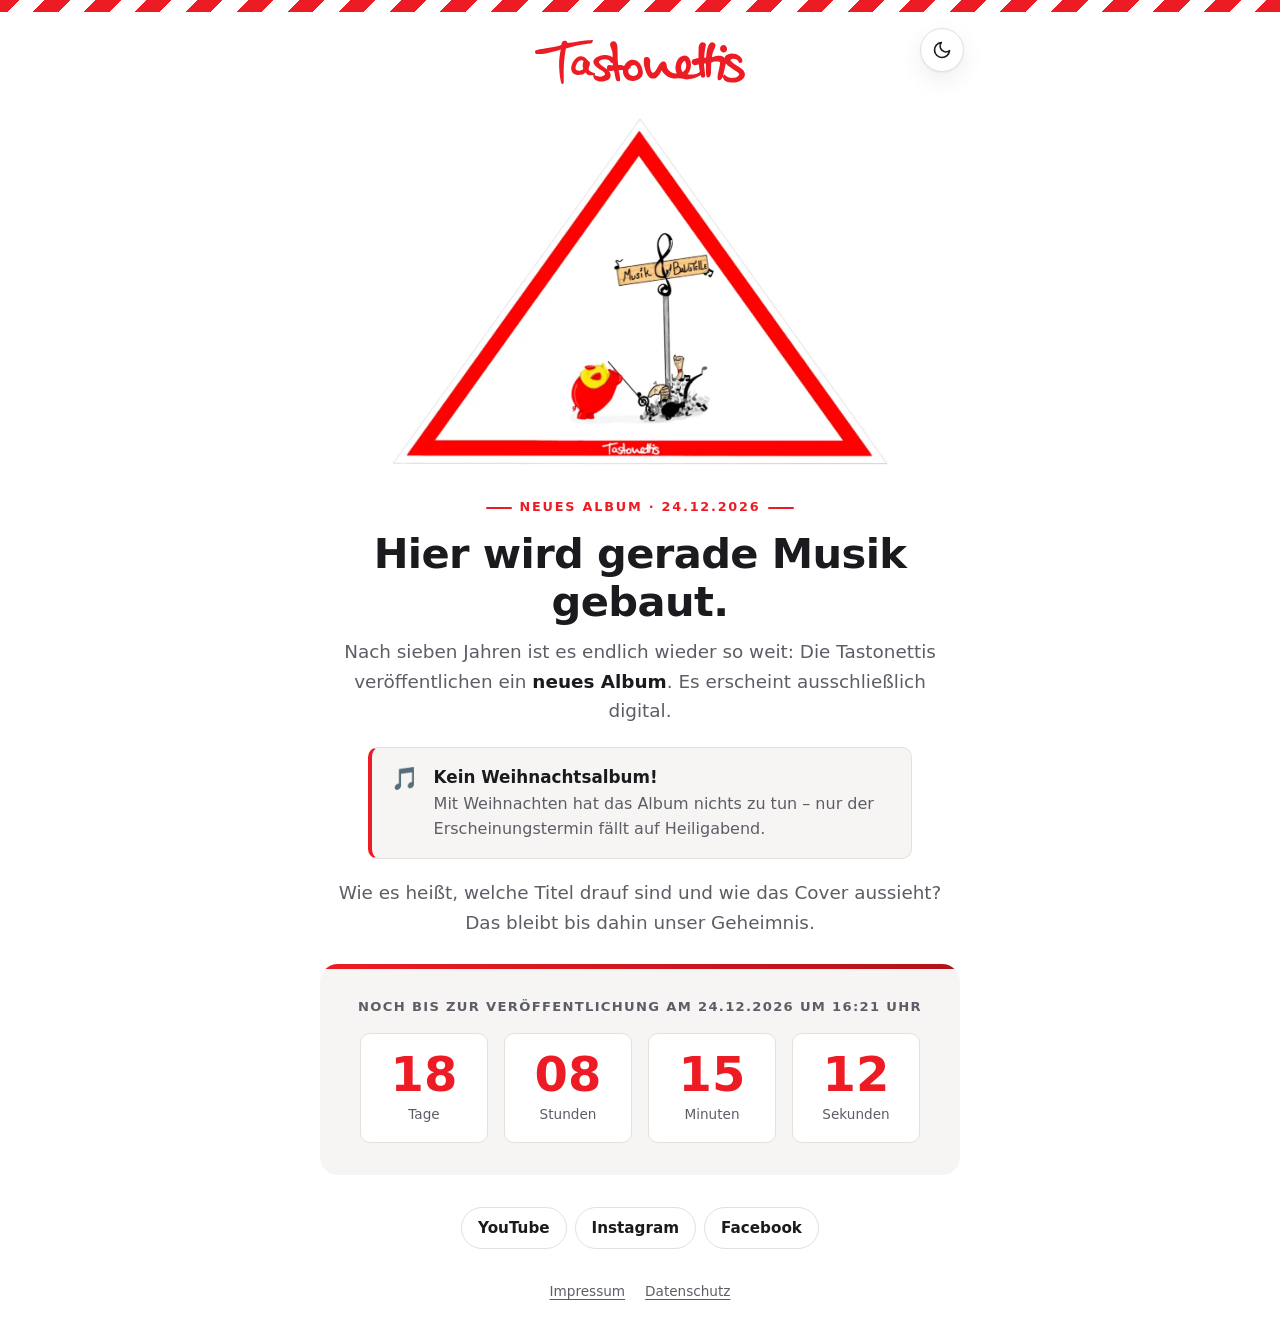
==== wartung/index.html @ cce4db60 "Make the maintenance page a standalone site ready to go live - Move it into wartung/ with its own cs" ====
<!DOCTYPE html>
<html lang="de">
<head>
  <meta charset="utf-8">
  <meta name="viewport" content="width=device-width, initial-scale=1, viewport-fit=cover">
  <title>Tastonettis – Neues Album in Arbeit</title>
  <meta name="description" content="Nach sieben Jahren endlich wieder neue Musik: Das neue Album der Tastonettis erscheint am 24.12.2026 digital. Kein Weihnachtsalbum – nur der Erscheinungstag ist Heiligabend.">
  <meta name="theme-color" content="#ffffff" media="(prefers-color-scheme: light)">
  <meta name="theme-color" content="#212228" media="(prefers-color-scheme: dark)">
  <meta name="color-scheme" content="light dark">
  <link rel="icon" href="assets/favicon.ico">
  <link rel="stylesheet" href="css/wartung.css?v=50338f88d0">
  <script src="js/theme.js?v=e392218668"></script>
</head>
<body>
  <div class="tape" aria-hidden="true"></div>

  <main class="page">
    <button type="button" class="theme-toggle" id="theme-toggle" aria-pressed="false" aria-label="Dunkles Design einschalten" hidden>
      <svg class="icon-moon" viewBox="0 0 24 24" fill="none" stroke="currentColor" stroke-width="2" stroke-linecap="round" stroke-linejoin="round" aria-hidden="true"><path d="M21 12.8A9 9 0 1 1 11.2 3a7 7 0 0 0 9.8 9.8z"/></svg>
      <svg class="icon-sun" viewBox="0 0 24 24" fill="none" stroke="currentColor" stroke-width="2" stroke-linecap="round" stroke-linejoin="round" aria-hidden="true"><circle cx="12" cy="12" r="4.5"/><path d="M12 1.5v2.5M12 20v2.5M4.6 4.6l1.8 1.8M17.6 17.6l1.8 1.8M1.5 12H4M20 12h2.5M4.6 19.4l1.8-1.8M17.6 6.4l1.8-1.8"/></svg>
    </button>

    <img class="logo" src="assets/tastonettis-logo.svg" alt="Tastonettis" width="282" height="59">

    <div class="sign-wrap">
      <img class="sign" src="assets/musik-baustelle.webp" width="1200" height="857"
           alt="Warnschild „Musik-Baustelle“: Ein rotes Akkordeon-Männchen dirigiert, während unter dem Schild Noten aus einem Erdhaufen wirbeln.">
    </div>

    <p class="eyebrow">Neues Album · 24.12.2026</p>
    <h1 class="headline">Hier wird gerade Musik gebaut.</h1>
    <p class="lead">
      Nach sieben Jahren ist es endlich wieder so weit: Die Tastonettis veröffentlichen
      ein <strong>neues Album</strong>. Es erscheint ausschließlich digital.
    </p>

    <div class="note">
      <span class="note-icon" aria-hidden="true">🎵</span>
      <p>
        <strong>Kein Weihnachtsalbum!</strong>
        Mit Weihnachten hat das Album nichts zu tun – nur der Erscheinungstermin fällt auf Heiligabend.
      </p>
    </div>

    <p class="lead">
      Wie es heißt, welche Titel drauf sind und wie das Cover aussieht?
      Das bleibt bis dahin unser Geheimnis.
    </p>

    <!-- Erscheinungstermin: data-release (ISO-Zeit mit Zeitzone, MEZ = +01:00). -->
    <section class="countdown" id="countdown" data-release="2026-12-24T16:21:00+01:00"
             aria-labelledby="countdown-label">
      <p class="countdown-label" id="countdown-label">Noch bis zur Veröffentlichung am 24.12.2026 um 16:21 Uhr</p>
      <div class="units" role="timer" aria-live="off">
        <div class="unit"><span class="num" data-unit="days">–</span><span class="name">Tage</span></div>
        <div class="unit"><span class="num" data-unit="hours">–</span><span class="name">Stunden</span></div>
        <div class="unit"><span class="num" data-unit="minutes">–</span><span class="name">Minuten</span></div>
        <div class="unit"><span class="num" data-unit="seconds">–</span><span class="name">Sekunden</span></div>
      </div>
    </section>

    <section class="released" id="released" hidden>
      <p class="released-title">Das neue Album ist da!</p>
      <p class="released-text">Gleich geht es hier weiter – schaut in Kürze wieder vorbei.</p>
    </section>

    <nav class="socials" aria-label="Tastonettis in sozialen Netzwerken">
      <a href="https://www.youtube.com/@DieTastonettis" target="_blank" rel="noopener">YouTube</a>
      <a href="https://www.instagram.com/tastonettis/" target="_blank" rel="noopener">Instagram</a>
      <a href="https://www.facebook.com/tastonettis/" target="_blank" rel="noopener">Facebook</a>
    </nav>

    <footer class="footer">
      <a href="impressum.html" data-internal>Impressum</a>
      <a href="datenschutz.html" data-internal>Datenschutz</a>
    </footer>
  </main>

  <script src="js/countdown.js?v=ea769af0ea"></script>
</body>
</html>
---- wartung/css/wartung.css ----
/* Wartungsseite – Farben und Schriften wie auf der neuen Tastonettis-Website.
   Hell oder dunkel: automatisch nach Systemeinstellung, per Button umschaltbar (data-theme). */
:root {
  --brand: #ed1c24;           /* Tastonettis-Rot (wie im Logo) – für alle roten Texte */
  --brand-hover: #c8141b;
  --bg: #ffffff;
  --bg-alt: #f6f5f3;
  --surface: #ffffff;
  --text: #1b1b1f;
  --text-muted: #5d5d66;
  --border: #e4e1dc;
  --shadow: 0 1px 2px rgba(0,0,0,.05), 0 8px 24px rgba(0,0,0,.07);
  --radius: 18px;
  --radius-sm: 10px;
  --font: system-ui, -apple-system, "Segoe UI", Roboto, "Helvetica Neue", Arial, sans-serif;
  --font-display: ui-rounded, "SF Pro Rounded", system-ui, -apple-system, "Segoe UI", Roboto, sans-serif;
  color-scheme: light;
}

/* Dunkel: per Systemeinstellung (sofern nicht hell gewählt) oder per Button. */
@media (prefers-color-scheme: dark) {
  :root:not([data-theme="light"]) {
    --brand-hover: #ff4a51;
    --bg: #212228;
    --bg-alt: #292a31;
    --surface: #2f3038;
    --text: #f4f3f1;
    --text-muted: #b9b8bf;
    --border: #42444d;
    --shadow: 0 1px 2px rgba(0,0,0,.25), 0 8px 24px rgba(0,0,0,.22);
    color-scheme: dark;
  }
}
:root[data-theme="dark"] {
  --brand-hover: #ff4a51;
  --bg: #212228;
  --bg-alt: #292a31;
  --surface: #2f3038;
  --text: #f4f3f1;
  --text-muted: #b9b8bf;
  --border: #42444d;
  --shadow: 0 1px 2px rgba(0,0,0,.25), 0 8px 24px rgba(0,0,0,.22);
  color-scheme: dark;
}

* { box-sizing: border-box; }
html, body { margin: 0; }
[hidden] { display: none !important; }

body {
  background: var(--bg);
  color: var(--text);
  font-family: var(--font);
  line-height: 1.6;
  -webkit-font-smoothing: antialiased;
  overflow-x: hidden;
}

a { color: var(--brand); text-underline-offset: 3px; }
a:hover { color: var(--brand-hover); }
:focus-visible { outline: 3px solid var(--brand); outline-offset: 3px; border-radius: 4px; }

/* Rot-weißes Absperrband */
.tape {
  height: calc(12px + env(safe-area-inset-top));
  background: repeating-linear-gradient(-45deg, #ed1c24 0 18px, #ffffff 18px 36px);
}

.page {
  position: relative;
  max-width: 680px;
  margin: 0 auto;
  padding: 28px max(20px, env(safe-area-inset-right)) max(32px, env(safe-area-inset-bottom))
    max(20px, env(safe-area-inset-left));
  display: flex;
  flex-direction: column;
  align-items: center;
  text-align: center;
}

/* Hell/Dunkel-Button oben rechts */
.theme-toggle {
  position: absolute;
  top: 16px;
  right: max(16px, env(safe-area-inset-right));
  display: inline-flex;
  align-items: center;
  justify-content: center;
  width: 44px;
  height: 44px;
  padding: 0;
  border: 1px solid var(--border);
  border-radius: 999px;
  background: var(--surface);
  color: var(--text);
  box-shadow: var(--shadow);
  cursor: pointer;
  -webkit-tap-highlight-color: transparent;
}
.theme-toggle:hover { border-color: var(--brand); color: var(--brand); }
.theme-toggle svg { width: 20px; height: 20px; }
.theme-toggle .icon-sun { display: none; }
.theme-toggle[aria-pressed="true"] .icon-sun { display: block; }
.theme-toggle[aria-pressed="true"] .icon-moon { display: none; }

.logo { display: block; width: 210px; max-width: 60vw; height: auto; }
.logo-link { display: block; }

/* Das Schild hat einen weißen Hintergrund: im hellen Design frei, im dunklen auf einer hellen Karte. */
.sign-wrap { width: 100%; max-width: 520px; margin: 22px 0 10px; }
.sign { display: block; width: 100%; height: auto; }
@media (prefers-color-scheme: dark) {
  :root:not([data-theme="light"]) .sign-wrap { padding: 14px; background: #fff; border-radius: var(--radius); box-shadow: var(--shadow); }
}
:root[data-theme="dark"] .sign-wrap { padding: 14px; background: #fff; border-radius: var(--radius); box-shadow: var(--shadow); }

.eyebrow {
  display: inline-flex;
  align-items: center;
  gap: .5rem;
  margin: 10px 0 12px;
  font-size: .8rem;
  font-weight: 700;
  letter-spacing: .14em;
  text-transform: uppercase;
  color: var(--brand);
}
.eyebrow::before, .eyebrow::after { content: ""; width: 26px; height: 2px; background: currentColor; border-radius: 2px; }

.headline {
  margin: 0 0 12px;
  font-family: var(--font-display);
  font-size: clamp(1.9rem, 6.5vw, 2.6rem);
  font-weight: 800;
  line-height: 1.15;
  letter-spacing: -.015em;
}

.lead {
  margin: 0 0 .8em;
  max-width: 34em;
  font-size: clamp(1.05rem, 1.6vw, 1.15rem);
  color: var(--text-muted);
}
.lead strong { color: var(--text); }

/* Hinweis: kein Weihnachtsalbum */
.note {
  display: flex;
  gap: .9rem;
  align-items: flex-start;
  max-width: 34em;
  margin: .4rem 0 1.2rem;
  padding: 1rem 1.2rem;
  text-align: left;
  background: var(--bg-alt);
  border: 1px solid var(--border);
  border-left: 4px solid var(--brand);
  border-radius: var(--radius-sm);
}
.note-icon { flex: none; font-size: 1.4rem; line-height: 1.3; }
.note p { margin: 0; color: var(--text-muted); }
.note strong { display: block; color: var(--text); font-family: var(--font-display); font-size: 1.05rem; }

/* Countdown – wie auf der neuen Website */
.countdown {
  width: 100%;
  margin-top: 12px;
  padding: clamp(1.25rem, 3vw, 2rem);
  border-radius: var(--radius);
  background: var(--bg-alt);
  position: relative;
  overflow: hidden;
}
.countdown::before { content: ""; position: absolute; inset: 0 0 auto 0; height: 5px; background: linear-gradient(90deg, #ed1c24, #b3121a); }
.countdown-label {
  margin: 0 0 1rem;
  font-size: .82rem;
  font-weight: 700;
  letter-spacing: .1em;
  text-transform: uppercase;
  color: var(--text-muted);
}
.units {
  display: grid;
  grid-template-columns: repeat(4, minmax(0, 1fr));
  gap: clamp(.5rem, 2vw, 1rem);
  max-width: 560px;
  margin-inline: auto;
}
.unit { padding: 1rem .4rem; background: var(--surface); border: 1px solid var(--border); border-radius: var(--radius-sm); }
.num {
  display: block;
  font-family: var(--font-display);
  font-size: clamp(1.8rem, 7vw, 3rem);
  font-weight: 800;
  line-height: 1;
  font-variant-numeric: tabular-nums;
  color: var(--brand);
}
.name { display: block; margin-top: .4rem; font-size: .85rem; color: var(--text-muted); }

.released { width: 100%; margin-top: 12px; padding: clamp(1.25rem, 3vw, 2rem); border-radius: var(--radius); background: var(--bg-alt); }
.released-title { margin: 0; font-family: var(--font-display); font-size: 1.5rem; font-weight: 800; color: var(--brand); }
.released-text { margin: .3rem 0 0; color: var(--text-muted); }

.socials { display: flex; flex-wrap: wrap; justify-content: center; gap: .5rem; margin-top: 32px; }
.socials a {
  padding: .5rem 1rem;
  border: 1px solid var(--border);
  border-radius: 999px;
  background: var(--surface);
  color: var(--text);
  font-size: .95rem;
  font-weight: 600;
  text-decoration: none;
}
.socials a:hover { border-color: var(--brand); color: var(--brand); }

.footer { margin-top: 32px; display: flex; gap: 20px; }
.footer a { color: var(--text-muted); font-size: .85rem; }
.footer a:hover, .footer a[aria-current="page"] { color: var(--text); }

/* Rechtstexte (Impressum, Datenschutz) */
.legal { width: 100%; margin-top: 28px; text-align: left; }
.legal h1 { margin: 0 0 1rem; font-family: var(--font-display); font-size: clamp(1.8rem, 6vw, 2.4rem); font-weight: 800; line-height: 1.15; }
.legal h2 { margin: 2rem 0 .6rem; font-family: var(--font-display); font-size: 1.35rem; line-height: 1.25; }
.legal h3 { margin: 1.4rem 0 .4rem; font-size: 1.08rem; line-height: 1.3; }
.legal p, .legal ul { margin: 0 0 1em; }
.legal ul { padding-left: 1.2em; }
.legal address { font-style: normal; }
.legal .loud { text-transform: uppercase; font-size: .92em; }
.back { align-self: flex-start; font-weight: 700; text-decoration: none; }
.back:hover { text-decoration: underline; }
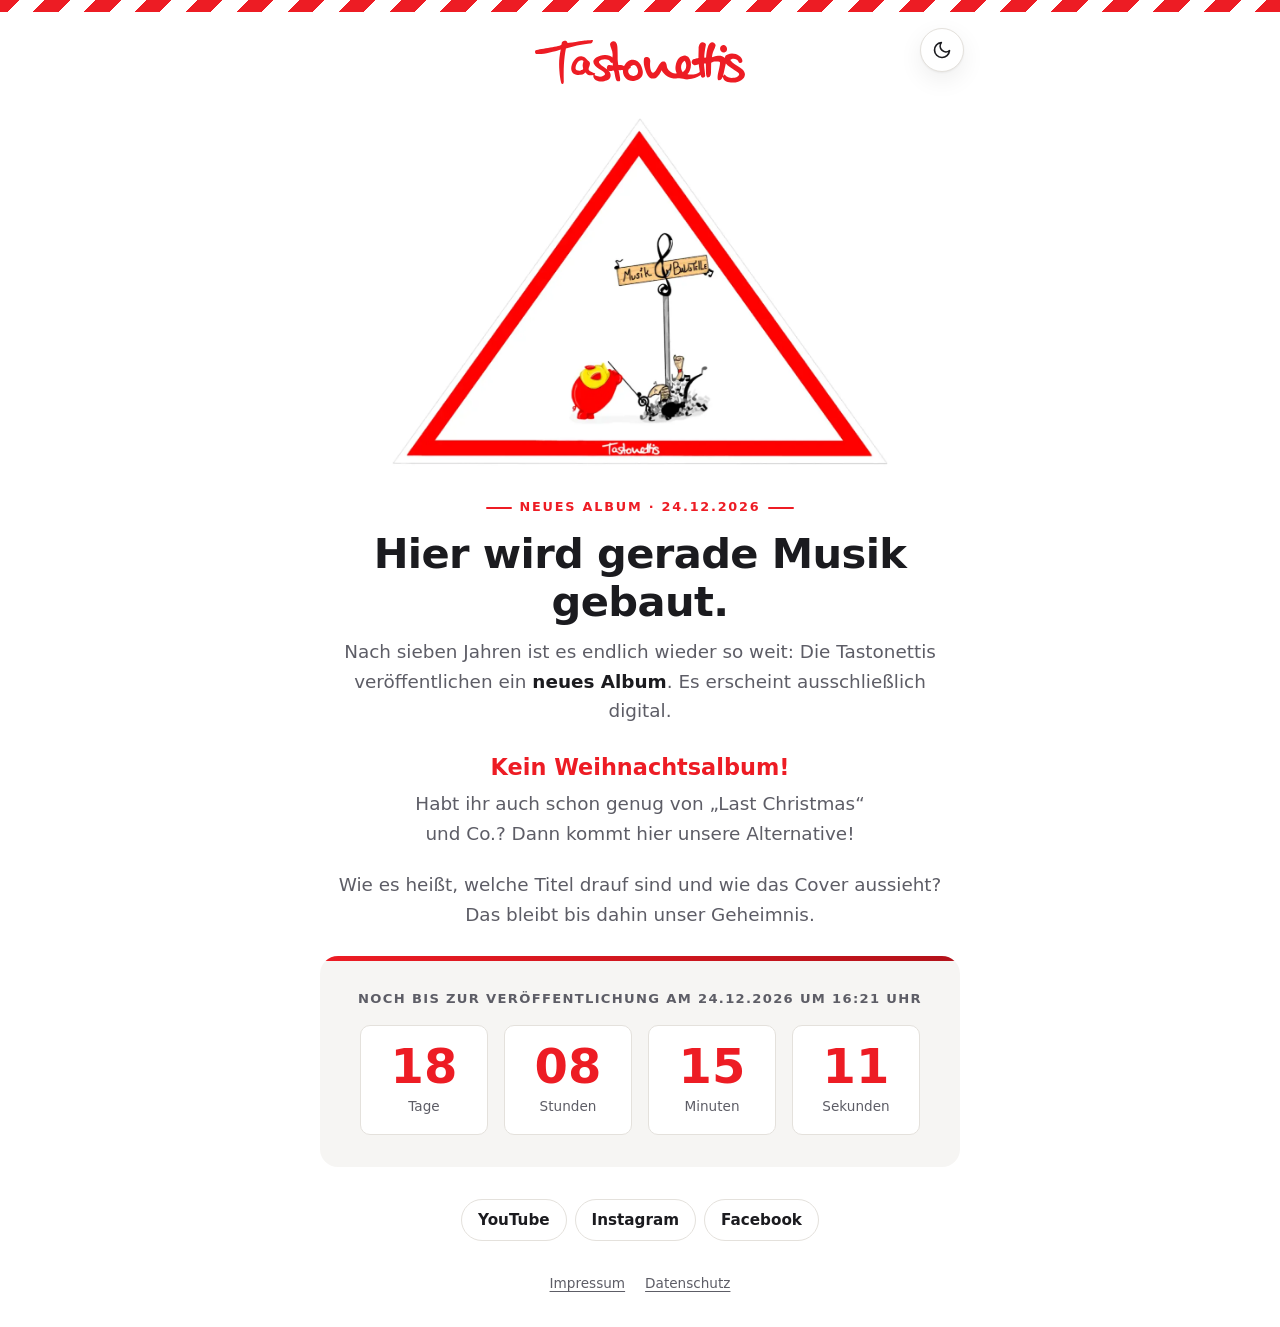
==== commit 15f9cff3: "Soften the "Kein Weihnachtsalbum" note on the maintenance page Replace the boxed callout with a cent" ====
--- a/wartung/index.html
+++ b/wartung/index.html
@@ -9,7 +9,7 @@
   <meta name="theme-color" content="#212228" media="(prefers-color-scheme: dark)">
   <meta name="color-scheme" content="light dark">
   <link rel="icon" href="assets/favicon.ico">
-  <link rel="stylesheet" href="css/wartung.css?v=50338f88d0">
+  <link rel="stylesheet" href="css/wartung.css?v=3b87325009">
   <script src="js/theme.js?v=e392218668"></script>
 </head>
 <body>
@@ -36,10 +36,10 @@
     </p>
 
     <div class="note">
-      <span class="note-icon" aria-hidden="true">🎵</span>
-      <p>
-        <strong>Kein Weihnachtsalbum!</strong>
-        Mit Weihnachten hat das Album nichts zu tun – nur der Erscheinungstermin fällt auf Heiligabend.
+      <p class="note-title">Kein Weihnachtsalbum!</p>
+      <p class="note-text">
+        Habt ihr auch schon genug von „Last&nbsp;Christmas“ und Co.?
+        Dann kommt hier unsere Alternative!
       </p>
     </div>
 
--- a/wartung/css/wartung.css
+++ b/wartung/css/wartung.css
@@ -144,23 +144,16 @@
 }
 .lead strong { color: var(--text); }
 
-/* Hinweis: kein Weihnachtsalbum */
-.note {
-  display: flex;
-  gap: .9rem;
-  align-items: flex-start;
-  max-width: 34em;
-  margin: .4rem 0 1.2rem;
-  padding: 1rem 1.2rem;
-  text-align: left;
-  background: var(--bg-alt);
-  border: 1px solid var(--border);
-  border-left: 4px solid var(--brand);
-  border-radius: var(--radius-sm);
-}
-.note-icon { flex: none; font-size: 1.4rem; line-height: 1.3; }
-.note p { margin: 0; color: var(--text-muted); }
-.note strong { display: block; color: var(--text); font-family: var(--font-display); font-size: 1.05rem; }
+/* Hinweis: kein Weihnachtsalbum – zurückhaltend, fließt mit dem Text */
+.note { max-width: 30em; margin: .6rem 0 1.4rem; }
+.note-title {
+  margin: 0 0 .2rem;
+  font-family: var(--font-display);
+  font-size: clamp(1.2rem, 4vw, 1.4rem);
+  font-weight: 800;
+  color: var(--brand);
+}
+.note-text { margin: 0; font-size: clamp(1.05rem, 1.6vw, 1.15rem); color: var(--text-muted); }
 
 /* Countdown – wie auf der neuen Website */
 .countdown {
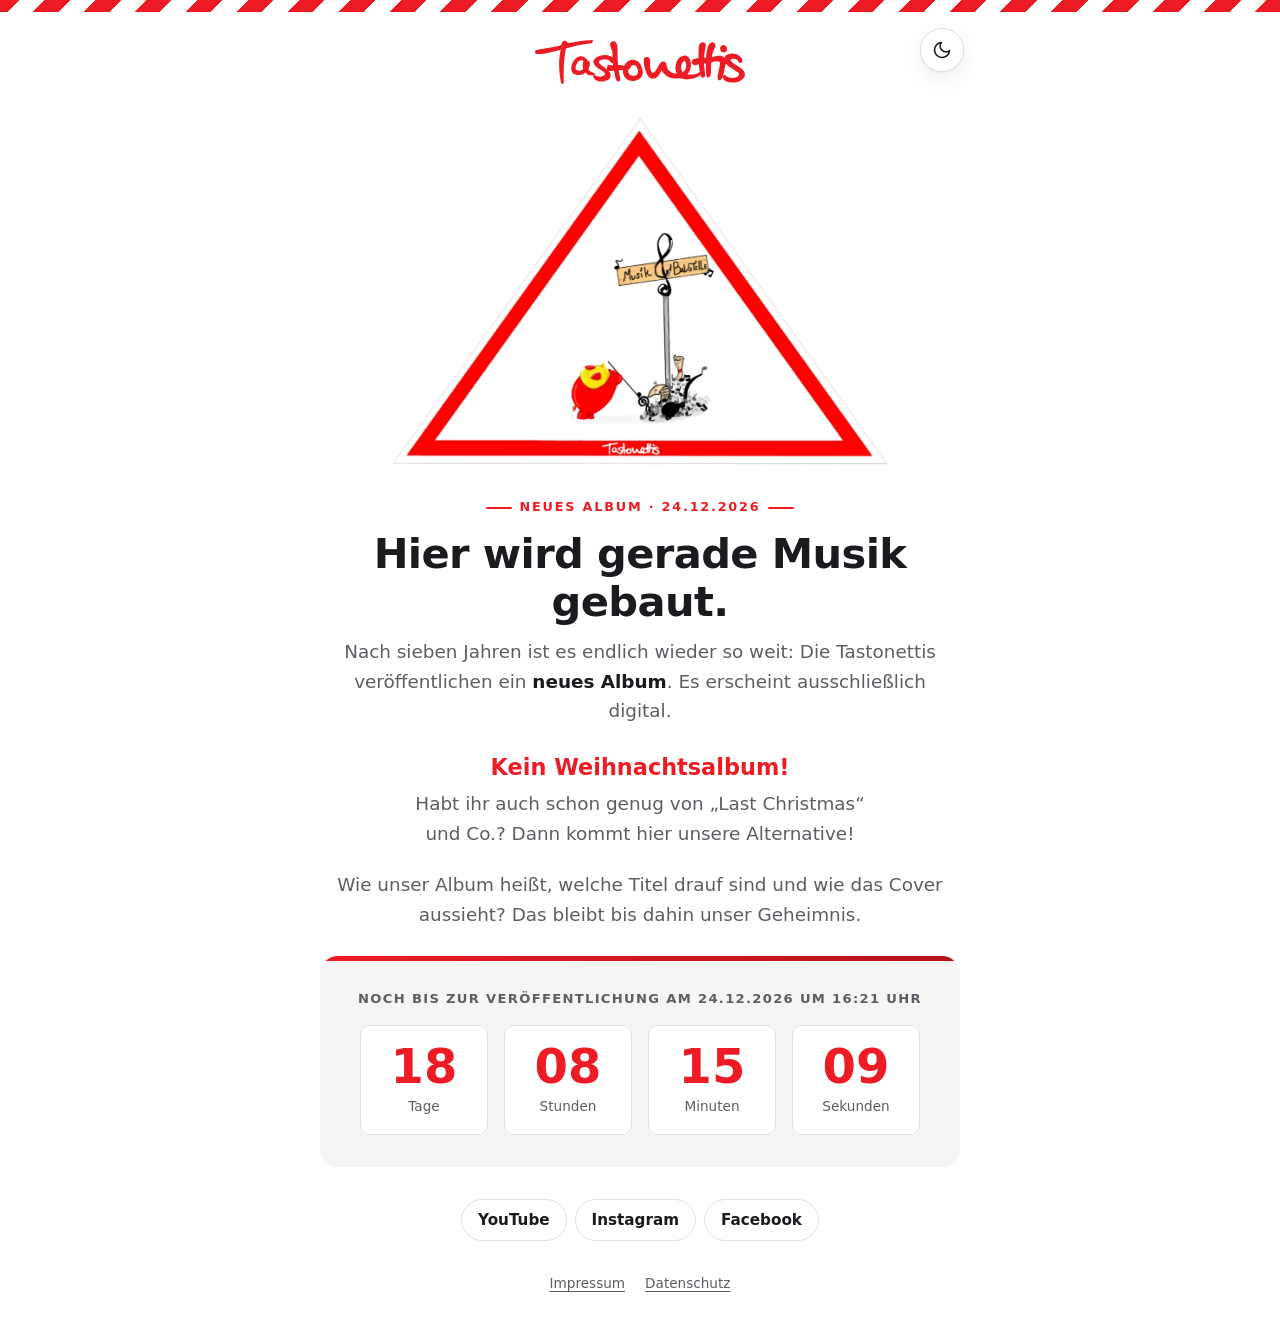
==== commit 9c32ba55: "Update index.html" ====
--- a/wartung/index.html
+++ b/wartung/index.html
@@ -44,7 +44,7 @@
     </div>
 
     <p class="lead">
-      Wie es heißt, welche Titel drauf sind und wie das Cover aussieht?
+      Wie unser Album heißt, welche Titel drauf sind und wie das Cover aussieht?
       Das bleibt bis dahin unser Geheimnis.
     </p>
 
